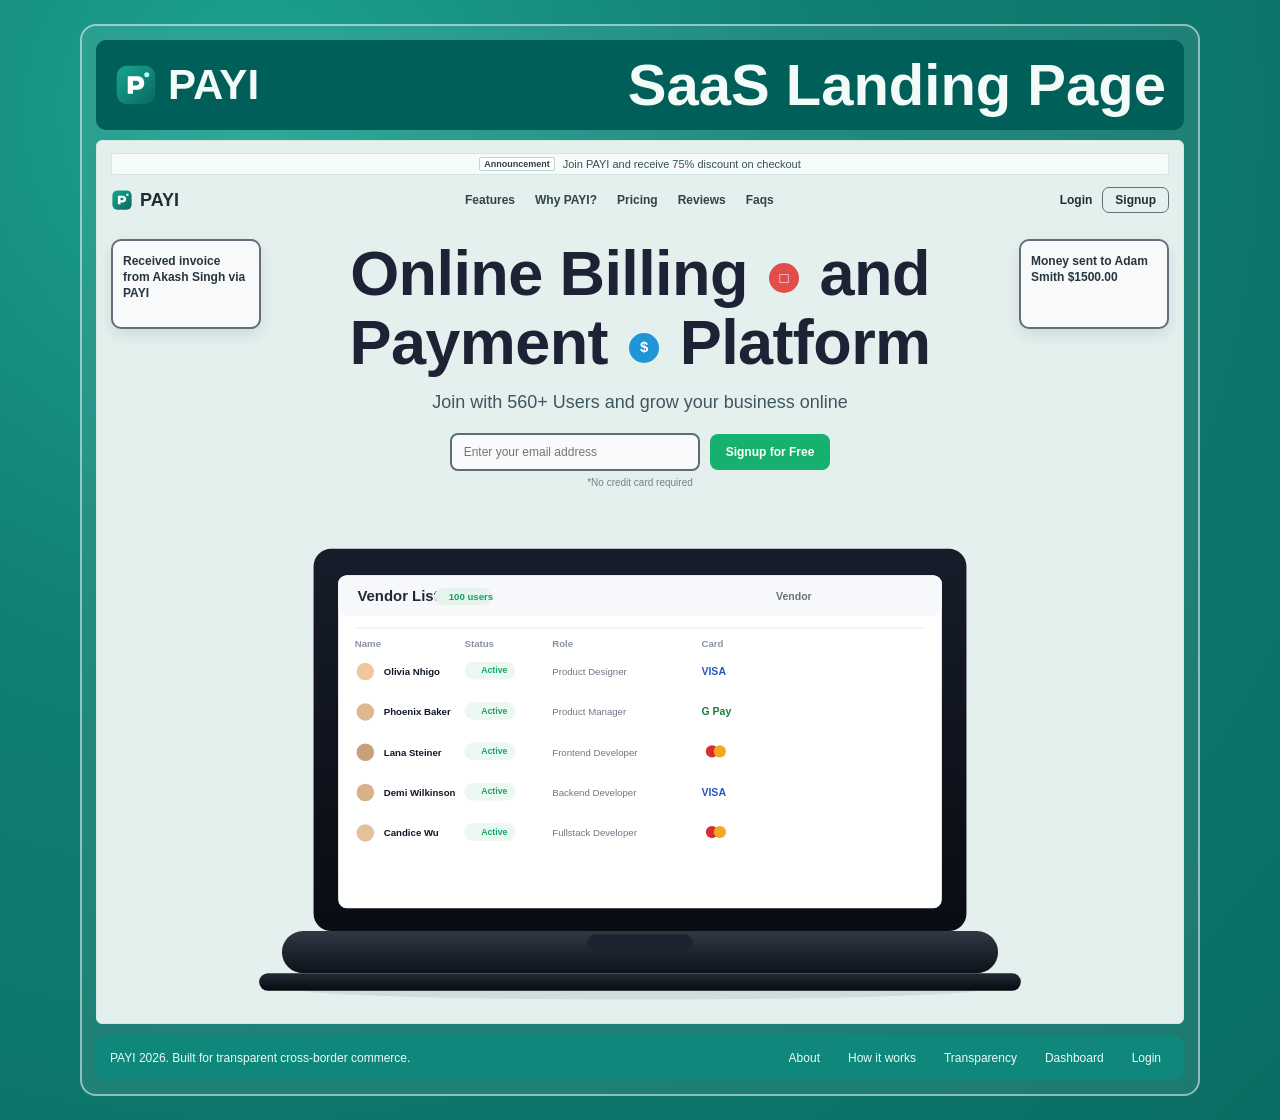
==== index.html @ b546cc08 "Sanitized repository and add README" ====
<!doctype html>
<html lang="en">
  <head>
    <meta charset="UTF-8" />
    <meta name="viewport" content="width=device-width, initial-scale=1.0" />
    <title>PAYI | Home</title>
    <link rel="stylesheet" href="/src/app/styles/app.css?v=20260309e" />
    <link rel="stylesheet" href="/src/features/platform/styles/platform-page.css?v=20260309e" />
    <link rel="stylesheet" href="/src/features/auth/styles/auth-panel.css?v=20260309e" />
  </head>
  <body data-page="home">
    <div id="app"></div>
    <script type="module" src="/src/app/main.js?v=20260309e"></script>
  </body>
</html>
---- src/app/styles/app.css ----
:root {
  --page-bg: #0d7f73;
  --text-main: #0f2330;
  --accent: #16a085;
  --accent-dark: #0a7662;
}

* {
  box-sizing: border-box;
}

html,
body {
  margin: 0;
  min-height: 100%;
}

body {
  font-family: "Poppins", "Trebuchet MS", "Segoe UI", sans-serif;
  color: var(--text-main);
  position: relative;
  overflow-x: hidden;
  background: radial-gradient(circle at 20% 10%, #1ea290 0%, #0f7f73 40%, #0a6d63 100%);
}

#app {
  position: relative;
  z-index: 1;
}

a {
  color: inherit;
}
---- src/features/platform/styles/platform-page.css ----
.landing-shell {
  width: min(1120px, 95vw);
  margin: 24px auto;
}

.site-frame {
  border: 2px solid rgba(255, 255, 255, 0.5);
  border-radius: 16px;
  padding: 14px;
  background: rgba(255, 255, 255, 0.08);
}

.showcase-header {
  background: #005f58;
  color: #ebf8f5;
  border-radius: 10px;
  padding: 16px 18px;
  display: flex;
  justify-content: space-between;
  align-items: center;
  gap: 12px;
}

.showcase-logo {
  display: inline-flex;
  align-items: center;
  gap: 10px;
  text-decoration: none;
}

.showcase-logo img {
  width: 44px;
  height: 44px;
}

.showcase-logo span {
  color: #f2fbf8;
  font-size: 42px;
  font-weight: 800;
  line-height: 1;
}

.showcase-title {
  margin: 0;
  color: #f2fbf8;
  font-size: 58px;
  font-weight: 700;
  line-height: 1;
}

.site-header {
  background: #0f887b;
  color: #eef8f6;
  border-radius: 10px;
  padding: 10px 14px;
  display: grid;
  grid-template-columns: auto auto 1fr;
  gap: 14px;
  align-items: center;
}

.logo-wrap {
  display: inline-flex;
  align-items: center;
  gap: 8px;
  text-decoration: none;
}

.logo-wrap img {
  width: 34px;
  height: 34px;
  border-radius: 10px;
  box-shadow: 0 6px 14px rgba(7, 57, 51, 0.26);
}

.logo-text {
  color: #ecfbf8;
  font-size: 16px;
  font-weight: 800;
  letter-spacing: 0.6px;
}

.layout-label {
  margin: 0;
  font-size: 12px;
  letter-spacing: 0.4px;
  color: #ddf2ed;
}

.user-chip {
  margin: 0;
  font-size: 11px;
  color: #ddf6ef;
  border: 1px solid rgba(255, 255, 255, 0.32);
  border-radius: 999px;
  padding: 5px 10px;
  justify-self: start;
}

.header-nav {
  margin-left: auto;
  display: inline-flex;
  gap: 8px;
  flex-wrap: wrap;
  justify-content: flex-end;
}

.header-nav a,
.header-nav button {
  text-decoration: none;
  font-size: 12px;
  color: #effaf7;
  padding: 6px 10px;
  border: 1px solid rgba(255, 255, 255, 0.34);
  border-radius: 7px;
  transition: all 0.18s ease;
  background: transparent;
  font-family: inherit;
  cursor: pointer;
}

.header-nav a:hover,
.header-nav button:hover {
  background: rgba(255, 255, 255, 0.13);
}

.header-nav a.is-active,
.header-nav button.is-active {
  background: #ffffff;
  color: #0f665b;
  border-color: #ffffff;
  font-weight: 700;
}

.hero-board,
.page-card {
  margin-top: 10px;
  border-radius: 10px;
  border: 1px solid #d2ebe7;
  background: linear-gradient(180deg, #f9fdfc 0%, #f2fbf8 100%);
  padding: 14px 16px 16px;
}

.hero-stage {
  margin-top: 10px;
}

.hero-canvas {
  border-radius: 6px;
  border: 1px solid #d6e7e4;
  background: #e4f0ee;
  padding: 12px 14px 20px;
}

.announce-strip {
  background: #f4fbf9;
  border: 1px solid #d5e7e4;
  border-radius: 2px;
  display: flex;
  justify-content: center;
  align-items: center;
  gap: 8px;
  padding: 3px 8px;
}

.announce-tag {
  font-size: 9px;
  font-weight: 700;
  color: #2f3f44;
  border: 1px solid #c0d5d1;
  border-radius: 2px;
  padding: 1px 4px;
  background: #ffffff;
}

.announce-strip p {
  margin: 0;
  font-size: 11px;
  color: #395058;
}

.hero-nav-row {
  margin-top: 12px;
  display: flex;
  justify-content: space-between;
  align-items: center;
  gap: 10px;
}

.hero-mini-brand {
  display: inline-flex;
  align-items: center;
  gap: 7px;
}

.hero-mini-brand img {
  width: 22px;
  height: 22px;
}

.hero-mini-brand span {
  font-size: 18px;
  font-weight: 800;
  color: #1e2e34;
}

.hero-mini-nav {
  display: inline-flex;
  align-items: center;
  gap: 20px;
}

.hero-mini-nav a {
  text-decoration: none;
  color: #2d444b;
  font-size: 12px;
  font-weight: 600;
}

.hero-mini-auth {
  display: inline-flex;
  align-items: center;
  gap: 10px;
}

.hero-mini-auth a {
  text-decoration: none;
  color: #1c3137;
  font-size: 12px;
  font-weight: 700;
}

.hero-mini-auth .hero-signup {
  border: 1px solid #5b7377;
  border-radius: 7px;
  padding: 5px 12px;
}

.hero-copy-grid {
  margin-top: 26px;
  display: grid;
  grid-template-columns: 150px 1fr 150px;
  gap: 10px;
  align-items: start;
}

.floating-note {
  border: 2px solid #646f7b;
  border-radius: 10px;
  background: #f8f9fb;
  min-height: 90px;
  padding: 12px 10px;
  box-shadow: 0 6px 14px rgba(27, 42, 48, 0.1);
}

.floating-note p {
  margin: 0;
  font-size: 12px;
  line-height: 1.35;
  color: #253640;
  font-weight: 600;
}

.hero-main-copy {
  text-align: center;
}

.hero-main-copy h1 {
  margin: 0;
  color: #1d2235;
  font-size: 63px;
  line-height: 1.1;
  letter-spacing: -0.6px;
  font-weight: 800;
}

.inline-badge {
  display: inline-flex;
  width: 30px;
  height: 30px;
  border-radius: 50%;
  align-items: center;
  justify-content: center;
  font-size: 15px;
  font-weight: 900;
  color: #ffffff;
  vertical-align: middle;
  margin: 0 4px;
}

.inline-badge-red {
  background: #e14d4b;
}

.inline-badge-blue {
  background: #1f95d6;
}

.hero-main-copy p {
  margin: 14px 0 0;
  font-size: 18px;
  color: #3e5660;
}

.hero-email-cta {
  margin-top: 20px;
  display: inline-flex;
  align-items: center;
  gap: 10px;
}

.hero-email-cta input {
  width: 250px;
  max-width: 46vw;
  border: 2px solid #5e6c77;
  border-radius: 8px;
  padding: 10px 12px;
  background: #f8fafb;
  color: #20353f;
  font-size: 12px;
  font-family: inherit;
}

.hero-email-cta a {
  text-decoration: none;
  background: #17b16f;
  color: #ffffff;
  border-radius: 8px;
  padding: 11px 16px;
  font-size: 12px;
  font-weight: 700;
}

.hero-main-copy small {
  display: block;
  margin-top: 6px;
  color: #70838a;
  font-size: 10px;
}

.hero-laptop-wrap {
  margin-top: 24px;
  display: flex;
  justify-content: center;
}

.hero-laptop-wrap img {
  width: min(860px, 95%);
  height: auto;
  display: block;
}

.ticker-bar {
  border: 1px solid #d4e9e6;
  border-radius: 999px;
  background: #ffffff;
  padding: 5px 10px;
  display: inline-flex;
  gap: 10px;
  flex-wrap: wrap;
  font-size: 10px;
  color: #4b6f74;
}

.hero-copy {
  margin-top: 12px;
}

.status-pill {
  margin: 0;
  display: inline-block;
  padding: 5px 9px;
  border-radius: 999px;
  background: #e3f8f1;
  color: #177e6d;
  font-size: 11px;
  font-weight: 600;
}

.hero-copy h1,
.page-card h1 {
  margin: 10px 0 8px;
  font-size: 36px;
  line-height: 1.12;
  letter-spacing: -0.3px;
  max-width: 16ch;
  color: #173236;
}

.hero-copy p,
.page-card p {
  margin: 0;
  font-size: 14px;
  line-height: 1.7;
  color: #345357;
  max-width: 76ch;
}

.hero-cta {
  margin-top: 12px;
  display: flex;
  gap: 8px;
  flex-wrap: wrap;
}

.hero-cta a {
  text-decoration: none;
  font-size: 12px;
  font-weight: 600;
  border-radius: 8px;
  padding: 8px 12px;
  color: #ffffff;
  background: #0f887b;
}

.hero-cta a.ghost {
  background: #f6fcfb;
  color: #145e58;
  border: 1px solid #b6ddd7;
}

.rail-checker {
  margin-top: 14px;
  border-radius: 10px;
  border: 1px solid #c9e7e2;
  background: #ffffff;
  padding: 12px;
}

.rail-checker h2 {
  margin: 0;
  font-size: 16px;
  color: #194042;
}

.rail-checker p {
  margin: 6px 0 0;
  font-size: 12px;
  color: #4c696d;
}

.rail-controls {
  margin-top: 10px;
  display: flex;
  gap: 8px;
  flex-wrap: wrap;
}

.rail-controls select,
.rail-controls button {
  border-radius: 8px;
  border: 1px solid #b8dbd5;
  font-size: 12px;
  padding: 8px 10px;
}

.rail-controls select {
  min-width: 190px;
  background: #fbfffe;
}

.rail-controls button {
  background: #0f887b;
  color: #ffffff;
  border-color: #0f887b;
  font-weight: 600;
  cursor: pointer;
}

.rail-result {
  margin-top: 10px;
  font-size: 12px;
  color: #1f6562;
}

.rail-result.is-error {
  color: #a62f50;
}

.mockup-panel {
  margin-top: 12px;
  border: 1px solid #bedfda;
  border-radius: 12px;
  background: #f7fcfb;
  padding: 14px;
}

.mockup-screen {
  background: #ffffff;
  border: 1px solid #d4e9e5;
  border-radius: 10px;
  overflow: hidden;
}

.mockup-toolbar {
  height: 28px;
  border-bottom: 1px solid #e2f0ed;
  display: flex;
  align-items: center;
  padding: 0 10px;
  gap: 6px;
  background: #f4fbf9;
}

.mockup-toolbar span {
  width: 8px;
  height: 8px;
  border-radius: 50%;
  background: #a7cbc4;
}

.mockup-table {
  padding: 12px;
  display: grid;
  gap: 8px;
}

.mockup-table div {
  display: grid;
  grid-template-columns: 1.1fr 1fr 1.2fr 1fr;
  gap: 8px;
  font-size: 12px;
  color: #325359;
}

.mockup-table div:first-child {
  color: #0f3b42;
  border-bottom: 1px solid #e4f2ee;
  padding-bottom: 6px;
}

.content-grid {
  margin-top: 16px;
  display: grid;
  grid-template-columns: repeat(3, minmax(0, 1fr));
  gap: 10px;
}

.content-grid article,
.steps-list li,
.measures-list li {
  border: 1px solid #bfe0db;
  border-radius: 10px;
  background: #f6fcfa;
  padding: 12px;
}

.content-grid h3,
.steps-list h3 {
  margin: 0 0 7px;
  font-size: 15px;
  color: #173b40;
}

.content-grid p,
.steps-list p,
.measures-list li {
  margin: 0;
  font-size: 12px;
  line-height: 1.6;
  color: #436066;
}

.steps-list {
  margin: 14px 0 0;
  padding: 0;
  list-style: none;
  display: grid;
  grid-template-columns: 1fr 1fr;
  gap: 10px;
}

.measures-list {
  margin: 14px 0 0;
  padding: 0;
  list-style: none;
  display: grid;
  gap: 10px;
}

.dashboard-card h1 {
  max-width: 100%;
}

.dashboard-grid {
  margin-top: 14px;
  display: grid;
  grid-template-columns: repeat(3, minmax(0, 1fr));
  gap: 10px;
}

.dashboard-top-actions {
  margin-top: 10px;
}

.dashboard-top-actions button {
  border: 1px solid #0f887b;
  border-radius: 8px;
  background: #ffffff;
  color: #0f6b5f;
  padding: 8px 12px;
  font-size: 12px;
  font-weight: 700;
  cursor: pointer;
}

.dashboard-grid article {
  border: 1px solid #bfe0db;
  border-radius: 10px;
  background: #f6fcfa;
  padding: 12px;
}

.dashboard-grid h3 {
  margin: 0 0 6px;
  font-size: 15px;
  color: #173b40;
}

.dashboard-grid p {
  margin: 0;
  font-size: 12px;
  line-height: 1.6;
  color: #436066;
}

.dashboard-form {
  margin-top: 4px;
  display: grid;
  gap: 8px;
}

.dashboard-form label {
  display: grid;
  gap: 4px;
  font-size: 11px;
  color: #426065;
}

.dashboard-form input,
.dashboard-form select,
.dashboard-form textarea,
.dashboard-form button {
  border: 1px solid #bfe0db;
  border-radius: 8px;
  padding: 8px 9px;
  font-size: 12px;
  background: #ffffff;
  color: #19434a;
  font-family: inherit;
}

.dashboard-form button {
  border-color: #0f887b;
  background: #0f887b;
  color: #ffffff;
  font-weight: 700;
  cursor: pointer;
}

.dashboard-form textarea {
  resize: vertical;
}

.quick-recipient {
  display: flex;
  gap: 6px;
  flex-wrap: wrap;
}

.quick-recipient span {
  font-size: 11px;
  color: #5b7277;
}

.quick-recipient button {
  border: 1px solid #9ecfc6;
  border-radius: 999px;
  background: #edf8f5;
  color: #12544c;
  padding: 5px 9px;
  font-size: 11px;
  font-weight: 700;
  cursor: pointer;
}

.amount-presets {
  display: flex;
  gap: 6px;
  flex-wrap: wrap;
}

.amount-presets button {
  border: 1px solid #b2d9d2;
  border-radius: 7px;
  background: #f4fbf9;
  color: #1d5e56;
  padding: 6px 10px;
  font-size: 11px;
  font-weight: 700;
  cursor: pointer;
}

.inline-fields {
  display: grid;
  grid-template-columns: 1fr 1fr;
  gap: 8px;
}

.dashboard-status {
  min-height: 16px;
  margin: 0;
  font-size: 11px;
  color: #1a6a5f;
}

.dashboard-status.is-error {
  color: #a93450;
}

.dashboard-wide-card {
  margin-top: 12px;
  border: 1px solid #bfe0db;
  border-radius: 10px;
  background: #f6fcfa;
  padding: 12px;
}

.dashboard-wide-card h3 {
  margin: 0 0 8px;
  font-size: 16px;
  color: #173b40;
}

.history-table-wrap {
  overflow-x: auto;
}

.history-table {
  width: 100%;
  border-collapse: collapse;
  font-size: 12px;
}

.history-table th,
.history-table td {
  text-align: left;
  border-bottom: 1px solid #d9eeea;
  padding: 8px;
  white-space: nowrap;
  color: #32535a;
}

.history-table th {
  color: #163d42;
  background: #f0faf8;
}

.dashboard-grid-bottom {
  margin-top: 12px;
}

.notifications-card {
  margin-top: 12px;
}

.notifications-head {
  display: flex;
  justify-content: space-between;
  align-items: center;
  gap: 8px;
}

.notifications-head h3 {
  margin: 0;
}

.notifications-head button {
  border: 1px solid #0f887b;
  border-radius: 8px;
  background: #0f887b;
  color: #ffffff;
  padding: 7px 11px;
  font-size: 12px;
  font-weight: 700;
  cursor: pointer;
}

.notifications-grid {
  margin-top: 10px;
  display: grid;
  grid-template-columns: repeat(3, minmax(0, 1fr));
  gap: 10px;
}

.notifications-grid article {
  border: 1px solid #bfe0db;
  border-radius: 10px;
  background: #f6fcfa;
  padding: 12px;
}

.notifications-grid h4 {
  margin: 0 0 8px;
  font-size: 14px;
  color: #173b40;
}

.notifications-list {
  margin: 0;
  padding: 0;
  list-style: none;
  display: grid;
  gap: 8px;
}

.notification-item {
  border: 1px solid #c9e4df;
  border-radius: 10px;
  background: #ffffff;
  padding: 8px;
  display: grid;
  gap: 6px;
}

.notification-item p {
  margin: 0;
  font-size: 12px;
  line-height: 1.45;
  color: #335158;
}

.notification-item strong {
  color: #153e45;
}

.notification-item button {
  justify-self: start;
  border: 1px solid #0f887b;
  border-radius: 8px;
  background: #0f887b;
  color: #ffffff;
  padding: 6px 10px;
  font-size: 11px;
  font-weight: 700;
  cursor: pointer;
}

.wallet-modal {
  position: fixed;
  inset: 0;
  display: grid;
  place-items: center;
  z-index: 60;
}

.wallet-modal[hidden] {
  display: none;
}

.wallet-modal__backdrop {
  position: absolute;
  inset: 0;
  background: rgba(6, 20, 25, 0.55);
}

.wallet-modal__dialog {
  position: relative;
  width: min(420px, 92vw);
  border-radius: 14px;
  background: #ffffff;
  border: 1px solid #cbe4df;
  box-shadow: 0 22px 60px rgba(8, 33, 39, 0.35);
  padding: 14px;
  display: grid;
  gap: 10px;
}

.wallet-card {
  border-radius: 14px;
  padding: 14px;
  background: linear-gradient(145deg, #1f8a86 0%, #0f5e64 52%, #0a3c45 100%);
  color: #e8f7f4;
  border: 1px solid rgba(255, 255, 255, 0.26);
}

.wallet-chip {
  margin: 0;
  font-size: 11px;
  letter-spacing: 1px;
  font-weight: 700;
}

.wallet-card h4 {
  margin: 8px 0 6px;
  font-size: 18px;
}

.wallet-card p {
  margin: 0;
  font-size: 12px;
  line-height: 1.45;
}

.wallet-modal__actions {
  display: flex;
  gap: 8px;
  flex-wrap: wrap;
}

.wallet-modal__actions button[type="button"] {
  background: #ffffff;
  color: #0f6b5f;
}

.method-tool {
  display: flex;
  gap: 8px;
  flex-wrap: wrap;
  align-items: end;
}

.method-tool label {
  display: grid;
  gap: 4px;
  font-size: 11px;
  color: #426065;
}

.method-tool input,
.method-tool button {
  border: 1px solid #bfe0db;
  border-radius: 8px;
  padding: 8px 9px;
  font-size: 12px;
  font-family: inherit;
}

.method-tool button {
  background: #0f887b;
  color: #ffffff;
  border-color: #0f887b;
  cursor: pointer;
}

.methods-list {
  margin: 10px 0 0;
  padding-left: 18px;
  display: grid;
  gap: 6px;
}

.methods-list li {
  font-size: 12px;
  color: #35575d;
}

.qr-payload {
  display: block;
  margin-top: 4px;
  padding: 8px;
  border-radius: 8px;
  background: #f0faf8;
  border: 1px dashed #afd7d0;
  color: #1b4a50;
  font-size: 11px;
  overflow-wrap: anywhere;
}

.qr-preview {
  margin-top: 6px;
  border: 1px solid #c6e4df;
  border-radius: 10px;
  background: #ffffff;
  padding: 10px;
  display: grid;
  gap: 8px;
  justify-items: center;
}

.qr-preview img {
  width: min(260px, 100%);
  height: auto;
  border-radius: 8px;
  border: 1px solid #d8eeea;
  background: #f7fcfb;
}

.qr-preview p {
  margin: 0;
  font-size: 11px;
  line-height: 1.5;
  color: #436066;
  text-align: center;
}

.dashboard-actions {
  margin-top: 12px;
  display: flex;
  gap: 8px;
  flex-wrap: wrap;
}

.dashboard-actions a,
.dashboard-actions button {
  text-decoration: none;
  font-size: 12px;
  font-weight: 600;
  border-radius: 8px;
  padding: 8px 12px;
  border: 1px solid #0f887b;
}

.dashboard-actions a {
  background: #0f887b;
  color: #ffffff;
}

.dashboard-actions button {
  background: #ffffff;
  color: #0f6b5f;
  cursor: pointer;
}

.page-auth {
  margin-top: 10px;
}

.auth-wrap {
  display: grid;
  grid-template-columns: 1fr 1fr;
  gap: 10px;
  align-items: stretch;
}

.auth-copy {
  border: 1px solid #c0e1db;
  border-radius: 10px;
  background: #f5fcfa;
  padding: 14px;
}

.auth-copy h2 {
  margin: 0 0 8px;
  font-size: 25px;
  color: #17393f;
}

.auth-copy p {
  margin: 0;
  font-size: 13px;
  line-height: 1.6;
  color: #446166;
}

.site-footer {
  margin-top: 12px;
  border-radius: 10px;
  background: #0f887b;
  color: #ecfbf8;
  display: flex;
  justify-content: space-between;
  align-items: center;
  gap: 12px;
  flex-wrap: wrap;
  padding: 10px 14px;
}

.site-footer p {
  margin: 0;
  font-size: 12px;
}

.site-footer nav {
  display: inline-flex;
  gap: 10px;
  flex-wrap: wrap;
}

.site-footer nav a,
.site-footer nav button {
  text-decoration: none;
  font-size: 12px;
  color: #ecfbf8;
  background: transparent;
  border: 1px solid transparent;
  border-radius: 7px;
  padding: 4px 8px;
  font-family: inherit;
  cursor: pointer;
}

@media (max-width: 980px) {
  .showcase-header {
    flex-direction: column;
    align-items: flex-start;
  }

  .showcase-logo span {
    font-size: 32px;
  }

  .showcase-title {
    font-size: 40px;
  }

  .site-header {
    grid-template-columns: 1fr;
    gap: 8px;
  }

  .header-nav {
    margin-left: 0;
    justify-content: flex-start;
  }

  .content-grid,
  .steps-list,
  .dashboard-grid,
  .auth-wrap,
  .notifications-grid {
    grid-template-columns: 1fr;
  }

  .inline-fields {
    grid-template-columns: 1fr;
  }

  .hero-nav-row {
    flex-direction: column;
    align-items: flex-start;
  }

  .hero-mini-nav {
    flex-wrap: wrap;
    gap: 10px 14px;
  }

  .hero-copy-grid {
    grid-template-columns: 1fr;
  }

  .hero-main-copy h1 {
    font-size: 46px;
  }

  .floating-note {
    max-width: 300px;
  }
}

@media (max-width: 640px) {
  .showcase-logo span {
    font-size: 25px;
  }

  .showcase-title {
    font-size: 30px;
  }

  .hero-main-copy h1 {
    font-size: 33px;
  }

  .hero-main-copy p {
    font-size: 14px;
  }

  .hero-email-cta {
    width: 100%;
    flex-direction: column;
  }

  .hero-email-cta input {
    width: 100%;
    max-width: 100%;
  }

  .hero-copy h1,
  .page-card h1 {
    font-size: 28px;
  }

  .mockup-table div {
    grid-template-columns: 1fr 1fr;
  }
}
---- src/features/auth/styles/auth-panel.css ----
.auth-panel {
  border: 1px solid #c0e1db;
  background: #ffffff;
  border-radius: 10px;
  padding: 14px;
  display: grid;
  gap: 10px;
}

.auth-tabs {
  display: grid;
  grid-template-columns: 1fr 1fr;
  gap: 8px;
}

.auth-tab {
  border: 1px solid #c1e1db;
  background: #f7fcfb;
  color: #1d5056;
  border-radius: 8px;
  padding: 8px;
  font-size: 11px;
  font-weight: 700;
  text-transform: uppercase;
  letter-spacing: 0.5px;
  cursor: pointer;
}

.auth-tab.is-active {
  border-color: #0f887b;
  background: #0f887b;
  color: #ffffff;
}

.auth-form {
  display: none;
  gap: 8px;
}

.auth-form.is-active {
  display: grid;
}

.auth-field {
  display: grid;
  gap: 3px;
}

.auth-field span {
  font-size: 11px;
  color: #416166;
}

.auth-field input {
  border: 1px solid #c0e1db;
  border-radius: 7px;
  padding: 8px 9px;
  font-size: 12px;
  color: #1b4146;
}

.auth-field input:focus {
  outline: none;
  border-color: #0f887b;
  box-shadow: 0 0 0 2px rgba(15, 136, 123, 0.15);
}

.auth-submit {
  border: none;
  border-radius: 8px;
  padding: 9px;
  background: #0f887b;
  color: #ffffff;
  font-size: 11px;
  font-weight: 700;
  text-transform: uppercase;
  letter-spacing: 0.6px;
  cursor: pointer;
}

.auth-submit:disabled {
  opacity: 0.65;
  cursor: not-allowed;
}

.auth-status {
  margin: 0;
  min-height: 16px;
  font-size: 11px;
  color: #1f6b5e;
}

.auth-status.is-error {
  color: #a93450;
}

.auth-status.is-success {
  color: #1f6b5e;
}

.auth-note {
  margin: 0;
  font-size: 10px;
  color: #608085;
}
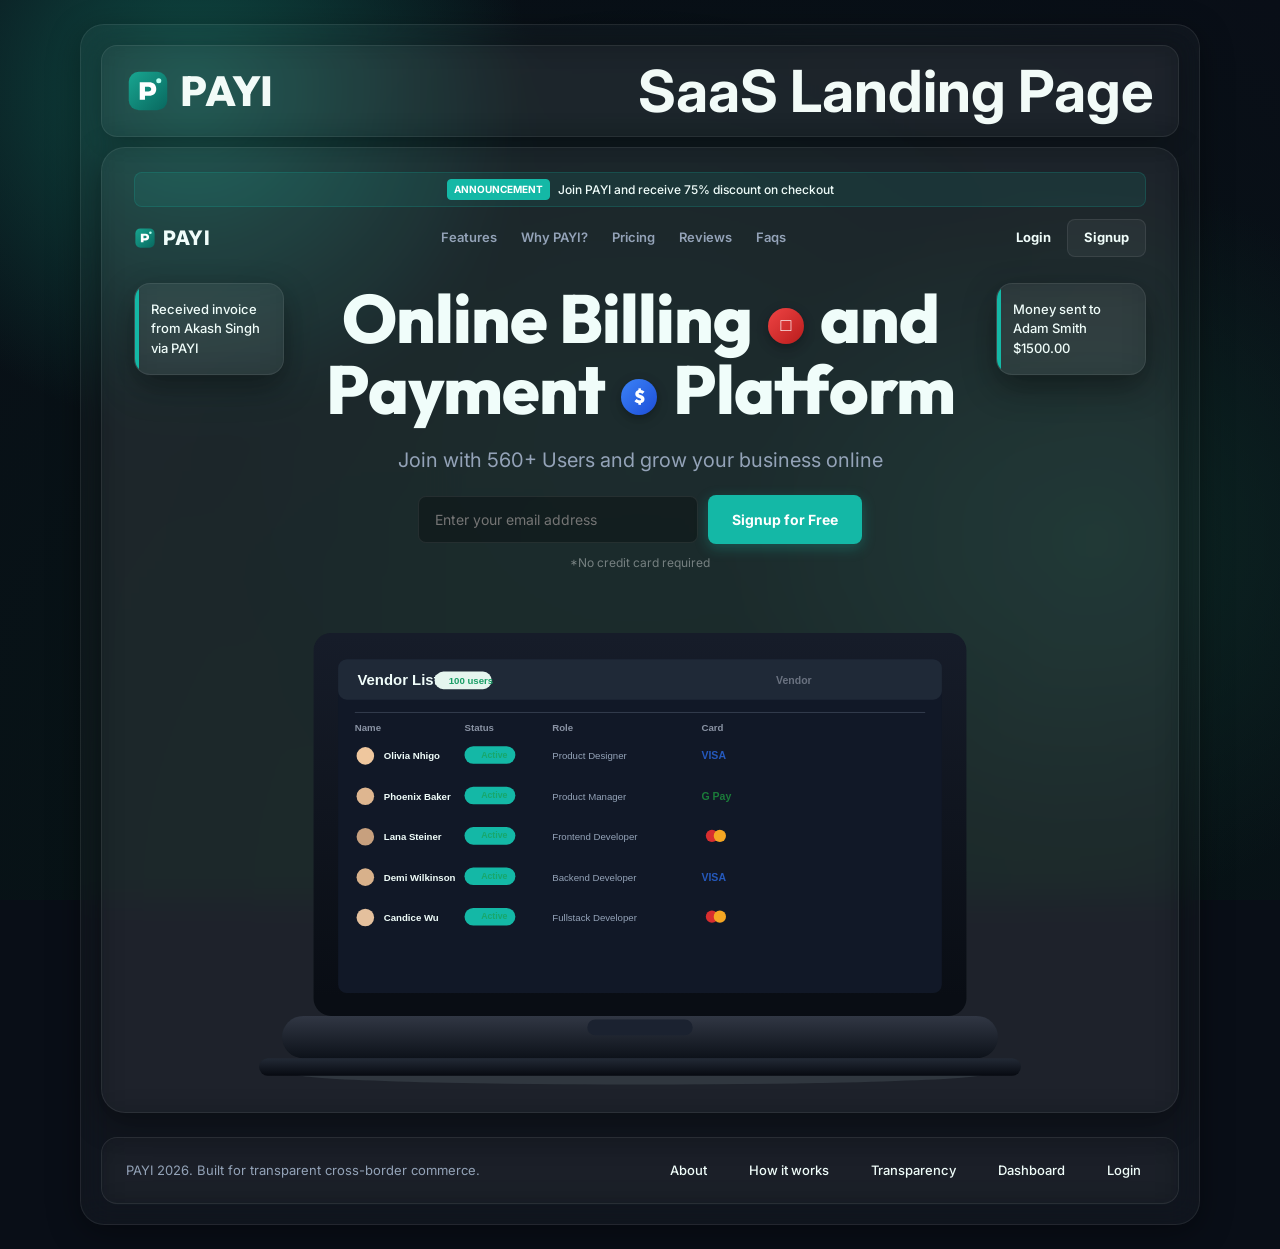
==== commit 8d6249b1: "feat: complete initial PAYI web platform with hardened security, TOFU auth, limits and GeoBlock" ====
--- a/index.html
+++ b/index.html
@@ -1,15 +1,46 @@
 <!doctype html>
 <html lang="en">
-  <head>
-    <meta charset="UTF-8" />
-    <meta name="viewport" content="width=device-width, initial-scale=1.0" />
-    <title>PAYI | Home</title>
-    <link rel="stylesheet" href="/src/app/styles/app.css?v=20260309e" />
-    <link rel="stylesheet" href="/src/features/platform/styles/platform-page.css?v=20260309e" />
-    <link rel="stylesheet" href="/src/features/auth/styles/auth-panel.css?v=20260309e" />
-  </head>
-  <body data-page="home">
-    <div id="app"></div>
-    <script type="module" src="/src/app/main.js?v=20260309e"></script>
-  </body>
-</html>
+
+<head>
+  <meta charset="UTF-8" />
+  <meta name="viewport" content="width=device-width, initial-scale=1.0" />
+  <title>PAYI | Home</title>
+  <link rel="stylesheet" href="/src/app/styles/app.css?v=20260309e" />
+  <link rel="stylesheet" href="/src/features/platform/styles/platform-page.css?v=20260309e" />
+  <link rel="stylesheet" href="/src/features/auth/styles/auth-panel.css?v=20260309e" />
+</head>
+
+<body data-page="home">
+  <div id="app"></div>
+  <script>
+    const publishableKey = "pk_test_cHJpbWUtcHVtYS0xOS5jbGVyay5hY2NvdW50cy5kZXYk";
+
+    let _resolveClerk;
+    window.__clerkReady = new Promise(resolve => { _resolveClerk = resolve; });
+
+    const startClerk = async () => {
+      const Clerk = window.Clerk;
+      try {
+        await Clerk.load();
+        _resolveClerk(Clerk);
+      } catch (err) {
+        console.error("Error starting Clerk: ", err);
+        _resolveClerk(null);
+      }
+    };
+
+    const script = document.createElement("script");
+    script.setAttribute("data-clerk-publishable-key", publishableKey);
+    script.async = true;
+    script.src = "https://prime-puma-19.clerk.accounts.dev/npm/@clerk/clerk-js@5/dist/clerk.browser.js";
+    script.crossOrigin = "anonymous";
+    script.addEventListener("load", startClerk);
+    script.addEventListener("error", () => {
+      _resolveClerk(null);
+    });
+    document.body.appendChild(script);
+  </script>
+  <script type="module" src="/src/app/main.js?v=20260309e"></script>
+</body>
+
+</html>
--- a/src/app/styles/app.css
+++ b/src/app/styles/app.css
@@ -1,26 +1,75 @@
+@import url('https://fonts.googleapis.com/css2?family=Inter:wght@400;500;600;700&family=Outfit:wght@500;700;800&display=swap');
+
 :root {
-  --page-bg: #0d7f73;
-  --text-main: #0f2330;
-  --accent: #16a085;
-  --accent-dark: #0a7662;
+  /* Color Palette */
+  --bg-deep: #090e17;
+  --bg-glow: #0d2825;
+  --bg-accent: #0f4c45;
+  
+  --text-main: #f0fdfa;
+  --text-muted: #94a3b8;
+  
+  --brand-primary: #14b8a6;
+  --brand-hover: #0d9488;
+  --brand-destructive: #ef4444;
+
+  /* Glassmorphism Variables */
+  --glass-bg: rgba(255, 255, 255, 0.03);
+  --glass-bg-hover: rgba(255, 255, 255, 0.05);
+  --glass-border: rgba(255, 255, 255, 0.08);
+  --glass-border-highlight: rgba(20, 184, 166, 0.3);
+  --glass-blur: blur(16px);
+  --glass-shadow: 0 8px 32px 0 rgba(0, 0, 0, 0.37);
+  
+  /* Layout & Animations */
+  --radius-sm: 8px;
+  --radius-md: 16px;
+  --radius-lg: 24px;
+  --transition-fast: 0.2s cubic-bezier(0.4, 0, 0.2, 1);
+  --transition-smooth: 0.3s cubic-bezier(0.4, 0, 0.2, 1);
 }
 
 * {
   box-sizing: border-box;
 }
 
-html,
-body {
+html, body {
   margin: 0;
-  min-height: 100%;
+  min-height: 100vh;
 }
 
 body {
-  font-family: "Poppins", "Trebuchet MS", "Segoe UI", sans-serif;
+  font-family: 'Inter', system-ui, -apple-system, sans-serif;
   color: var(--text-main);
+  background-color: var(--bg-deep);
+  /* Energetic ambient dark gradient */
+  background-image: 
+    radial-gradient(circle at 15% 10%, var(--bg-accent) 0%, transparent 25%),
+    radial-gradient(circle at 85% 60%, var(--bg-glow) 0%, transparent 30%),
+    radial-gradient(circle at 50% 100%, #061816 0%, var(--bg-deep) 100%);
+  background-attachment: fixed;
+  overflow-x: hidden;
   position: relative;
-  overflow-x: hidden;
-  background: radial-gradient(circle at 20% 10%, #1ea290 0%, #0f7f73 40%, #0a6d63 100%);
+  line-height: 1.5;
+}
+
+/* Subtle animated background breathing effect */
+body::before {
+  content: '';
+  position: fixed;
+  top: 0;
+  left: 0;
+  width: 100vw;
+  height: 100vh;
+  background: radial-gradient(circle at 50% 50%, rgba(20, 184, 166, 0.03) 0%, transparent 60%);
+  z-index: 0;
+  animation: pulse-ambient 8s infinite alternate ease-in-out;
+  pointer-events: none;
+}
+
+@keyframes pulse-ambient {
+  0% { transform: scale(1); opacity: 0.5; }
+  100% { transform: scale(1.1); opacity: 1; }
 }
 
 #app {
@@ -28,6 +77,20 @@
   z-index: 1;
 }
 
+h1, h2, h3, h4, h5, h6, .logo-text, .showcase-logo span {
+  font-family: 'Outfit', sans-serif;
+}
+
 a {
   color: inherit;
+  transition: all var(--transition-fast);
 }
+
+/* Base button reset for custom styling */
+button {
+  font-family: 'Inter', sans-serif;
+  border: none;
+  background: none;
+  cursor: pointer;
+  transition: all var(--transition-fast);
+}
--- a/src/features/platform/styles/platform-page.css
+++ b/src/features/platform/styles/platform-page.css
@@ -4,21 +4,29 @@
 }
 
 .site-frame {
-  border: 2px solid rgba(255, 255, 255, 0.5);
-  border-radius: 16px;
-  padding: 14px;
-  background: rgba(255, 255, 255, 0.08);
+  margin: 0;
+  border: 1px solid var(--glass-border);
+  border-radius: var(--radius-lg);
+  padding: 20px;
+  background: var(--glass-bg);
+  backdrop-filter: var(--glass-blur);
+  -webkit-backdrop-filter: var(--glass-blur);
+  box-shadow: var(--glass-shadow);
+  transition: all var(--transition-smooth);
 }
 
 .showcase-header {
-  background: #005f58;
-  color: #ebf8f5;
-  border-radius: 10px;
-  padding: 16px 18px;
+  background: var(--glass-bg);
+  border: 1px solid var(--glass-border);
+  backdrop-filter: var(--glass-blur);
+  -webkit-backdrop-filter: var(--glass-blur);
+  border-radius: var(--radius-md);
+  padding: 16px 24px;
   display: flex;
   justify-content: space-between;
   align-items: center;
   gap: 12px;
+  box-shadow: 0 4px 24px -6px rgba(0, 0, 0, 0.4);
 }
 
 .showcase-logo {
@@ -49,14 +57,17 @@
 }
 
 .site-header {
-  background: #0f887b;
-  color: #eef8f6;
-  border-radius: 10px;
-  padding: 10px 14px;
+  background: var(--glass-bg);
+  border: 1px solid var(--glass-border);
+  backdrop-filter: var(--glass-blur);
+  -webkit-backdrop-filter: var(--glass-blur);
+  border-radius: var(--radius-md);
+  padding: 12px 20px;
   display: grid;
   grid-template-columns: auto auto 1fr;
-  gap: 14px;
+  gap: 16px;
   align-items: center;
+  box-shadow: 0 4px 24px -6px rgba(0, 0, 0, 0.5);
 }
 
 .logo-wrap {
@@ -134,11 +145,14 @@
 
 .hero-board,
 .page-card {
-  margin-top: 10px;
-  border-radius: 10px;
-  border: 1px solid #d2ebe7;
-  background: linear-gradient(180deg, #f9fdfc 0%, #f2fbf8 100%);
-  padding: 14px 16px 16px;
+  margin-top: 16px;
+  border-radius: var(--radius-lg);
+  border: 1px solid var(--glass-border);
+  background: var(--glass-bg);
+  backdrop-filter: var(--glass-blur);
+  -webkit-backdrop-filter: var(--glass-blur);
+  padding: 24px 32px;
+  box-shadow: var(--glass-shadow);
 }
 
 .hero-stage {
@@ -146,37 +160,44 @@
 }
 
 .hero-canvas {
-  border-radius: 6px;
-  border: 1px solid #d6e7e4;
-  background: #e4f0ee;
-  padding: 12px 14px 20px;
+  border-radius: var(--radius-lg);
+  border: 1px solid var(--glass-border);
+  background: var(--glass-bg);
+  backdrop-filter: var(--glass-blur);
+  -webkit-backdrop-filter: var(--glass-blur);
+  padding: 24px 32px;
+  box-shadow: var(--glass-shadow);
+  position: relative;
+  overflow: hidden;
 }
 
 .announce-strip {
-  background: #f4fbf9;
-  border: 1px solid #d5e7e4;
-  border-radius: 2px;
+  background: rgba(20, 184, 166, 0.1);
+  border: 1px solid rgba(20, 184, 166, 0.2);
+  border-radius: var(--radius-sm);
   display: flex;
   justify-content: center;
   align-items: center;
   gap: 8px;
-  padding: 3px 8px;
+  padding: 6px 12px;
 }
 
 .announce-tag {
-  font-size: 9px;
+  font-size: 10px;
   font-weight: 700;
-  color: #2f3f44;
-  border: 1px solid #c0d5d1;
-  border-radius: 2px;
-  padding: 1px 4px;
-  background: #ffffff;
+  color: #ffffff;
+  border: 1px solid var(--brand-primary);
+  border-radius: 4px;
+  padding: 2px 6px;
+  background: var(--brand-primary);
+  text-transform: uppercase;
 }
 
 .announce-strip p {
   margin: 0;
-  font-size: 11px;
-  color: #395058;
+  font-size: 12px;
+  color: var(--text-main);
+  font-weight: 500;
 }
 
 .hero-nav-row {
@@ -199,41 +220,59 @@
 }
 
 .hero-mini-brand span {
-  font-size: 18px;
+  font-size: 20px;
   font-weight: 800;
-  color: #1e2e34;
+  color: var(--text-main);
+  letter-spacing: 0.5px;
 }
 
 .hero-mini-nav {
   display: inline-flex;
   align-items: center;
-  gap: 20px;
+  gap: 24px;
 }
 
 .hero-mini-nav a {
   text-decoration: none;
-  color: #2d444b;
-  font-size: 12px;
+  color: var(--text-muted);
+  font-size: 13px;
   font-weight: 600;
+  transition: color var(--transition-fast);
+}
+
+.hero-mini-nav a:hover {
+  color: var(--text-main);
 }
 
 .hero-mini-auth {
   display: inline-flex;
   align-items: center;
-  gap: 10px;
+  gap: 16px;
 }
 
 .hero-mini-auth a {
   text-decoration: none;
-  color: #1c3137;
-  font-size: 12px;
+  color: var(--text-main);
+  font-size: 13px;
   font-weight: 700;
+  transition: all var(--transition-fast);
+}
+
+.hero-mini-auth a:hover {
+  color: var(--brand-primary);
 }
 
 .hero-mini-auth .hero-signup {
-  border: 1px solid #5b7377;
-  border-radius: 7px;
-  padding: 5px 12px;
+  border: 1px solid var(--glass-border);
+  border-radius: var(--radius-sm);
+  padding: 8px 16px;
+  background: rgba(255, 255, 255, 0.05);
+}
+
+.hero-mini-auth .hero-signup:hover {
+  background: rgba(20, 184, 166, 0.15);
+  border-color: var(--brand-primary);
+  color: var(--brand-primary);
 }
 
 .hero-copy-grid {
@@ -245,20 +284,33 @@
 }
 
 .floating-note {
-  border: 2px solid #646f7b;
-  border-radius: 10px;
-  background: #f8f9fb;
+  border: 1px solid var(--glass-border);
+  border-radius: var(--radius-md);
+  background: var(--glass-bg-hover);
+  backdrop-filter: var(--glass-blur);
   min-height: 90px;
-  padding: 12px 10px;
-  box-shadow: 0 6px 14px rgba(27, 42, 48, 0.1);
+  padding: 16px;
+  box-shadow: 0 12px 32px rgba(0, 0, 0, 0.4);
+  position: relative;
+  overflow: hidden;
+}
+
+.floating-note::before {
+  content: '';
+  position: absolute;
+  top: 0;
+  left: 0;
+  width: 4px;
+  height: 100%;
+  background: var(--brand-primary);
 }
 
 .floating-note p {
   margin: 0;
-  font-size: 12px;
-  line-height: 1.35;
-  color: #253640;
-  font-weight: 600;
+  font-size: 13px;
+  line-height: 1.5;
+  color: var(--text-main);
+  font-weight: 500;
 }
 
 .hero-main-copy {
@@ -267,39 +319,40 @@
 
 .hero-main-copy h1 {
   margin: 0;
-  color: #1d2235;
-  font-size: 63px;
-  line-height: 1.1;
-  letter-spacing: -0.6px;
+  color: var(--text-main);
+  font-size: 68px;
+  line-height: 1.05;
+  letter-spacing: -1px;
   font-weight: 800;
 }
 
 .inline-badge {
   display: inline-flex;
-  width: 30px;
-  height: 30px;
+  width: 36px;
+  height: 36px;
   border-radius: 50%;
   align-items: center;
   justify-content: center;
-  font-size: 15px;
+  font-size: 18px;
   font-weight: 900;
   color: #ffffff;
   vertical-align: middle;
   margin: 0 4px;
+  box-shadow: 0 4px 12px rgba(0, 0, 0, 0.3);
 }
 
 .inline-badge-red {
-  background: #e14d4b;
+  background: linear-gradient(135deg, #ef4444, #b91c1c);
 }
 
 .inline-badge-blue {
-  background: #1f95d6;
+  background: linear-gradient(135deg, #3b82f6, #1d4ed8);
 }
 
 .hero-main-copy p {
-  margin: 14px 0 0;
-  font-size: 18px;
-  color: #3e5660;
+  margin: 20px 0 0;
+  font-size: 20px;
+  color: var(--text-muted);
 }
 
 .hero-email-cta {
@@ -310,32 +363,48 @@
 }
 
 .hero-email-cta input {
-  width: 250px;
+  width: 280px;
   max-width: 46vw;
-  border: 2px solid #5e6c77;
-  border-radius: 8px;
-  padding: 10px 12px;
-  background: #f8fafb;
-  color: #20353f;
-  font-size: 12px;
+  border: 1px solid var(--glass-border);
+  border-radius: var(--radius-sm);
+  padding: 14px 16px;
+  background: rgba(0, 0, 0, 0.3);
+  color: var(--text-main);
+  font-size: 14px;
   font-family: inherit;
+  transition: all var(--transition-fast);
+}
+
+.hero-email-cta input:focus {
+  outline: none;
+  border-color: var(--brand-primary);
+  background: rgba(0, 0, 0, 0.5);
+  box-shadow: 0 0 0 2px rgba(20, 184, 166, 0.25);
 }
 
 .hero-email-cta a {
   text-decoration: none;
-  background: #17b16f;
+  background: var(--brand-primary);
   color: #ffffff;
-  border-radius: 8px;
-  padding: 11px 16px;
-  font-size: 12px;
+  border-radius: var(--radius-sm);
+  padding: 14px 24px;
+  font-size: 14px;
   font-weight: 700;
+  transition: all var(--transition-fast);
+  box-shadow: 0 4px 14px rgba(20, 184, 166, 0.3);
+}
+
+.hero-email-cta a:hover {
+  background: var(--brand-hover);
+  transform: translateY(-2px);
+  box-shadow: 0 6px 20px rgba(20, 184, 166, 0.4);
 }
 
 .hero-main-copy small {
   display: block;
-  margin-top: 6px;
-  color: #70838a;
-  font-size: 10px;
+  margin-top: 10px;
+  color: rgba(255, 255, 255, 0.4);
+  font-size: 12px;
 }
 
 .hero-laptop-wrap {
@@ -351,15 +420,15 @@
 }
 
 .ticker-bar {
-  border: 1px solid #d4e9e6;
+  border: 1px solid var(--glass-border);
   border-radius: 999px;
-  background: #ffffff;
-  padding: 5px 10px;
+  background: var(--glass-bg);
+  padding: 6px 14px;
   display: inline-flex;
-  gap: 10px;
+  gap: 12px;
   flex-wrap: wrap;
-  font-size: 10px;
-  color: #4b6f74;
+  font-size: 11px;
+  color: var(--text-muted);
 }
 
 .hero-copy {
@@ -369,144 +438,181 @@
 .status-pill {
   margin: 0;
   display: inline-block;
-  padding: 5px 9px;
+  padding: 6px 12px;
   border-radius: 999px;
-  background: #e3f8f1;
-  color: #177e6d;
-  font-size: 11px;
-  font-weight: 600;
+  background: rgba(20, 184, 166, 0.15);
+  color: var(--brand-primary);
+  border: 1px solid rgba(20, 184, 166, 0.3);
+  font-size: 12px;
+  font-weight: 700;
+  text-transform: uppercase;
+  letter-spacing: 0.5px;
 }
 
 .hero-copy h1,
 .page-card h1 {
-  margin: 10px 0 8px;
-  font-size: 36px;
-  line-height: 1.12;
-  letter-spacing: -0.3px;
-  max-width: 16ch;
-  color: #173236;
+  margin: 12px 0 10px;
+  font-size: 42px;
+  line-height: 1.1;
+  letter-spacing: -0.5px;
+  max-width: 18ch;
+  color: var(--text-main);
 }
 
 .hero-copy p,
 .page-card p {
   margin: 0;
-  font-size: 14px;
+  font-size: 15px;
   line-height: 1.7;
-  color: #345357;
+  color: var(--text-muted);
   max-width: 76ch;
 }
 
 .hero-cta {
-  margin-top: 12px;
+  margin-top: 16px;
   display: flex;
-  gap: 8px;
+  gap: 12px;
   flex-wrap: wrap;
 }
 
 .hero-cta a {
   text-decoration: none;
-  font-size: 12px;
-  font-weight: 600;
-  border-radius: 8px;
-  padding: 8px 12px;
+  font-size: 13px;
+  font-weight: 700;
+  border-radius: var(--radius-sm);
+  padding: 12px 20px;
   color: #ffffff;
-  background: #0f887b;
+  background: var(--brand-primary);
+  transition: all var(--transition-fast);
+  box-shadow: 0 4px 14px rgba(20, 184, 166, 0.3);
+}
+
+.hero-cta a:hover {
+  background: var(--brand-hover);
+  transform: translateY(-2px);
+  box-shadow: 0 6px 20px rgba(20, 184, 166, 0.4);
 }
 
 .hero-cta a.ghost {
-  background: #f6fcfb;
-  color: #145e58;
-  border: 1px solid #b6ddd7;
+  background: rgba(255, 255, 255, 0.05);
+  color: var(--brand-primary);
+  border: 1px solid var(--glass-border);
+  box-shadow: none;
+}
+
+.hero-cta a.ghost:hover {
+  background: rgba(20, 184, 166, 0.15);
+  border-color: var(--brand-primary);
+  transform: translateY(-2px);
 }
 
 .rail-checker {
+  margin-top: 20px;
+  border-radius: var(--radius-md);
+  border: 1px solid var(--glass-border);
+  background: var(--glass-bg-hover);
+  backdrop-filter: var(--glass-blur);
+  padding: 16px;
+  box-shadow: var(--glass-shadow);
+}
+
+.rail-checker h2 {
+  margin: 0;
+  font-size: 18px;
+  color: var(--text-main);
+}
+
+.rail-checker p {
+  margin: 8px 0 0;
+  font-size: 13px;
+  color: var(--text-muted);
+}
+
+.rail-controls {
   margin-top: 14px;
-  border-radius: 10px;
-  border: 1px solid #c9e7e2;
-  background: #ffffff;
-  padding: 12px;
-}
-
-.rail-checker h2 {
-  margin: 0;
-  font-size: 16px;
-  color: #194042;
-}
-
-.rail-checker p {
-  margin: 6px 0 0;
-  font-size: 12px;
-  color: #4c696d;
-}
-
-.rail-controls {
-  margin-top: 10px;
   display: flex;
-  gap: 8px;
+  gap: 12px;
   flex-wrap: wrap;
 }
 
 .rail-controls select,
 .rail-controls button {
-  border-radius: 8px;
-  border: 1px solid #b8dbd5;
-  font-size: 12px;
-  padding: 8px 10px;
+  border-radius: var(--radius-sm);
+  border: 1px solid var(--glass-border);
+  font-size: 13px;
+  padding: 10px 14px;
+  transition: all var(--transition-fast);
 }
 
 .rail-controls select {
-  min-width: 190px;
-  background: #fbfffe;
+  min-width: 220px;
+  background: rgba(0, 0, 0, 0.3);
+  color: var(--text-main);
+}
+
+.rail-controls select option {
+  background: var(--bg-deep);
+  color: var(--text-main);
 }
 
 .rail-controls button {
-  background: #0f887b;
+  background: var(--brand-primary);
   color: #ffffff;
-  border-color: #0f887b;
-  font-weight: 600;
+  border-color: var(--brand-primary);
+  font-weight: 700;
   cursor: pointer;
+  box-shadow: 0 4px 14px rgba(20, 184, 166, 0.3);
+}
+
+.rail-controls button:hover {
+  background: var(--brand-hover);
+  transform: translateY(-2px);
+  box-shadow: 0 6px 20px rgba(20, 184, 166, 0.4);
 }
 
 .rail-result {
   margin-top: 10px;
   font-size: 12px;
-  color: #1f6562;
+  color: var(--brand-primary);
 }
 
 .rail-result.is-error {
-  color: #a62f50;
+  color: var(--brand-destructive);
 }
 
 .mockup-panel {
-  margin-top: 12px;
-  border: 1px solid #bedfda;
-  border-radius: 12px;
-  background: #f7fcfb;
-  padding: 14px;
+  margin-top: 20px;
+  border: 1px solid var(--glass-border);
+  border-radius: var(--radius-lg);
+  background: var(--glass-bg);
+  backdrop-filter: var(--glass-blur);
+  -webkit-backdrop-filter: var(--glass-blur);
+  padding: 16px;
+  box-shadow: var(--glass-shadow);
 }
 
 .mockup-screen {
-  background: #ffffff;
-  border: 1px solid #d4e9e5;
+  background: rgba(0, 0, 0, 0.3);
+  border: 1px solid var(--glass-border);
   border-radius: 10px;
   overflow: hidden;
 }
 
 .mockup-toolbar {
   height: 28px;
-  border-bottom: 1px solid #e2f0ed;
+  border-bottom: 1px solid var(--glass-border);
   display: flex;
   align-items: center;
   padding: 0 10px;
   gap: 6px;
-  background: #f4fbf9;
+  background: rgba(0, 0, 0, 0.2);
 }
 
 .mockup-toolbar span {
   width: 8px;
   height: 8px;
   border-radius: 50%;
-  background: #a7cbc4;
+  background: var(--brand-primary);
 }
 
 .mockup-table {
@@ -520,12 +626,12 @@
   grid-template-columns: 1.1fr 1fr 1.2fr 1fr;
   gap: 8px;
   font-size: 12px;
-  color: #325359;
+  color: var(--text-muted);
 }
 
 .mockup-table div:first-child {
-  color: #0f3b42;
-  border-bottom: 1px solid #e4f2ee;
+  color: var(--text-main);
+  border-bottom: 1px solid var(--glass-border);
   padding-bottom: 6px;
 }
 
@@ -539,17 +645,27 @@
 .content-grid article,
 .steps-list li,
 .measures-list li {
-  border: 1px solid #bfe0db;
-  border-radius: 10px;
-  background: #f6fcfa;
-  padding: 12px;
+  border: 1px solid var(--glass-border);
+  border-radius: var(--radius-md);
+  background: var(--glass-bg-hover);
+  padding: 16px;
+  transition: transform var(--transition-smooth), border-color var(--transition-fast), box-shadow var(--transition-smooth);
+}
+
+.content-grid article:hover,
+.steps-list li:hover,
+.measures-list li:hover {
+  transform: translateY(-4px);
+  border-color: var(--glass-border-highlight);
+  box-shadow: 0 8px 30px rgba(0, 0, 0, 0.5);
+  background: rgba(255, 255, 255, 0.08);
 }
 
 .content-grid h3,
 .steps-list h3 {
   margin: 0 0 7px;
   font-size: 15px;
-  color: #173b40;
+  color: var(--text-main);
 }
 
 .content-grid p,
@@ -558,7 +674,7 @@
   margin: 0;
   font-size: 12px;
   line-height: 1.6;
-  color: #436066;
+  color: var(--text-muted);
 }
 
 .steps-list {
@@ -594,34 +710,49 @@
 }
 
 .dashboard-top-actions button {
-  border: 1px solid #0f887b;
-  border-radius: 8px;
-  background: #ffffff;
-  color: #0f6b5f;
+  border: 1px solid var(--brand-primary);
+  border-radius: var(--radius-sm);
+  background: transparent;
+  color: var(--brand-primary);
   padding: 8px 12px;
-  font-size: 12px;
+  font-size: 13px;
   font-weight: 700;
   cursor: pointer;
+  transition: all var(--transition-fast);
+}
+
+.dashboard-top-actions button:hover {
+  background: rgba(20, 184, 166, 0.1);
+  box-shadow: 0 0 12px rgba(20, 184, 166, 0.2);
 }
 
 .dashboard-grid article {
-  border: 1px solid #bfe0db;
-  border-radius: 10px;
-  background: #f6fcfa;
-  padding: 12px;
+  border: 1px solid var(--glass-border);
+  border-radius: var(--radius-md);
+  background: var(--glass-bg-hover);
+  padding: 16px;
+  overflow: hidden;
+  min-width: 0;
+  transition: transform var(--transition-smooth), border-color var(--transition-smooth), box-shadow var(--transition-smooth);
+}
+
+.dashboard-grid article:hover {
+  transform: translateY(-2px);
+  border-color: var(--glass-border-highlight);
+  box-shadow: 0 8px 30px rgba(0, 0, 0, 0.4);
 }
 
 .dashboard-grid h3 {
   margin: 0 0 6px;
   font-size: 15px;
-  color: #173b40;
+  color: var(--text-main);
 }
 
 .dashboard-grid p {
   margin: 0;
   font-size: 12px;
   line-height: 1.6;
-  color: #436066;
+  color: var(--text-muted);
 }
 
 .dashboard-form {
@@ -632,30 +763,59 @@
 
 .dashboard-form label {
   display: grid;
-  gap: 4px;
-  font-size: 11px;
-  color: #426065;
+  gap: 6px;
+  font-size: 12px;
+  color: var(--text-muted);
+  font-weight: 500;
 }
 
 .dashboard-form input,
 .dashboard-form select,
 .dashboard-form textarea,
 .dashboard-form button {
-  border: 1px solid #bfe0db;
-  border-radius: 8px;
-  padding: 8px 9px;
-  font-size: 12px;
-  background: #ffffff;
-  color: #19434a;
+  border: 1px solid var(--glass-border);
+  border-radius: var(--radius-sm);
+  padding: 10px 12px;
+  font-size: 13px;
+  background: rgba(0, 0, 0, 0.2);
+  color: var(--text-main);
   font-family: inherit;
+  transition: all var(--transition-fast);
+  min-width: 0;
+  max-width: 100%;
+  width: 100%;
+  box-sizing: border-box;
+}
+
+.dashboard-form input:focus,
+.dashboard-form select:focus,
+.dashboard-form textarea:focus {
+  outline: none;
+  border-color: var(--brand-primary);
+  background: rgba(0, 0, 0, 0.4);
+  box-shadow: 0 0 0 2px rgba(20, 184, 166, 0.25);
+}
+
+.dashboard-form select option {
+  background: var(--bg-deep);
+  color: var(--text-main);
 }
 
 .dashboard-form button {
-  border-color: #0f887b;
-  background: #0f887b;
+  border-color: var(--brand-primary);
+  background: var(--brand-primary);
   color: #ffffff;
   font-weight: 700;
   cursor: pointer;
+  text-transform: uppercase;
+  letter-spacing: 0.6px;
+  box-shadow: 0 4px 14px rgba(20, 184, 166, 0.3);
+}
+
+.dashboard-form button:hover {
+  background: var(--brand-hover);
+  transform: translateY(-2px);
+  box-shadow: 0 6px 20px rgba(20, 184, 166, 0.4);
 }
 
 .dashboard-form textarea {
@@ -669,19 +829,24 @@
 }
 
 .quick-recipient span {
-  font-size: 11px;
-  color: #5b7277;
+  font-size: 12px;
+  color: var(--text-muted);
 }
 
 .quick-recipient button {
-  border: 1px solid #9ecfc6;
+  border: 1px solid var(--glass-border);
   border-radius: 999px;
-  background: #edf8f5;
-  color: #12544c;
-  padding: 5px 9px;
-  font-size: 11px;
-  font-weight: 700;
+  background: rgba(255, 255, 255, 0.05);
+  color: var(--brand-primary);
+  padding: 6px 12px;
+  font-size: 12px;
+  font-weight: 600;
   cursor: pointer;
+}
+
+.quick-recipient button:hover {
+  background: rgba(20, 184, 166, 0.15);
+  border-color: var(--brand-primary);
 }
 
 .amount-presets {
@@ -691,16 +856,21 @@
 }
 
 .amount-presets button {
-  border: 1px solid #b2d9d2;
-  border-radius: 7px;
-  background: #f4fbf9;
-  color: #1d5e56;
-  padding: 6px 10px;
-  font-size: 11px;
+  border: 1px solid var(--glass-border);
+  border-radius: var(--radius-sm);
+  background: rgba(255, 255, 255, 0.03);
+  color: var(--brand-primary);
+  padding: 8px 14px;
+  font-size: 13px;
   font-weight: 700;
   cursor: pointer;
 }
 
+.amount-presets button:hover {
+  background: rgba(20, 184, 166, 0.15);
+  border-color: var(--brand-primary);
+}
+
 .inline-fields {
   display: grid;
   grid-template-columns: 1fr 1fr;
@@ -720,16 +890,16 @@
 
 .dashboard-wide-card {
   margin-top: 12px;
-  border: 1px solid #bfe0db;
+  border: 1px solid var(--glass-border);
   border-radius: 10px;
-  background: #f6fcfa;
+  background: var(--glass-bg-hover);
   padding: 12px;
 }
 
 .dashboard-wide-card h3 {
   margin: 0 0 8px;
   font-size: 16px;
-  color: #173b40;
+  color: var(--text-main);
 }
 
 .history-table-wrap {
@@ -742,18 +912,22 @@
   font-size: 12px;
 }
 
-.history-table th,
+.history-table th {
+  color: var(--text-muted);
+  background: rgba(0, 0, 0, 0.3);
+  font-weight: 600;
+  text-transform: uppercase;
+  letter-spacing: 0.5px;
+  font-size: 11px;
+}
+
 .history-table td {
-  text-align: left;
-  border-bottom: 1px solid #d9eeea;
-  padding: 8px;
-  white-space: nowrap;
-  color: #32535a;
-}
-
-.history-table th {
-  color: #163d42;
-  background: #f0faf8;
+  color: var(--text-main);
+  border-bottom: 1px solid var(--glass-border);
+}
+
+.history-table tr:hover td {
+  background: rgba(255, 255, 255, 0.02);
 }
 
 .dashboard-grid-bottom {
@@ -776,9 +950,9 @@
 }
 
 .notifications-head button {
-  border: 1px solid #0f887b;
+  border: 1px solid var(--brand-primary);
   border-radius: 8px;
-  background: #0f887b;
+  background: var(--brand-primary);
   color: #ffffff;
   padding: 7px 11px;
   font-size: 12px;
@@ -794,16 +968,18 @@
 }
 
 .notifications-grid article {
-  border: 1px solid #bfe0db;
+  border: 1px solid var(--glass-border);
   border-radius: 10px;
-  background: #f6fcfa;
+  background: var(--glass-bg-hover);
   padding: 12px;
+  overflow: hidden;
+  min-width: 0;
 }
 
 .notifications-grid h4 {
   margin: 0 0 8px;
   font-size: 14px;
-  color: #173b40;
+  color: var(--text-main);
 }
 
 .notifications-list {
@@ -815,9 +991,9 @@
 }
 
 .notification-item {
-  border: 1px solid #c9e4df;
+  border: 1px solid var(--glass-border);
   border-radius: 10px;
-  background: #ffffff;
+  background: rgba(0, 0, 0, 0.2);
   padding: 8px;
   display: grid;
   gap: 6px;
@@ -827,18 +1003,18 @@
   margin: 0;
   font-size: 12px;
   line-height: 1.45;
-  color: #335158;
+  color: var(--text-muted);
 }
 
 .notification-item strong {
-  color: #153e45;
+  color: var(--brand-primary);
 }
 
 .notification-item button {
   justify-self: start;
-  border: 1px solid #0f887b;
+  border: 1px solid var(--brand-primary);
   border-radius: 8px;
-  background: #0f887b;
+  background: var(--brand-primary);
   color: #ffffff;
   padding: 6px 10px;
   font-size: 11px;
@@ -868,20 +1044,23 @@
   position: relative;
   width: min(420px, 92vw);
   border-radius: 14px;
-  background: #ffffff;
-  border: 1px solid #cbe4df;
-  box-shadow: 0 22px 60px rgba(8, 33, 39, 0.35);
+  background: rgba(15, 23, 42, 0.95);
+  border: 1px solid var(--glass-border);
+  box-shadow: 0 22px 60px rgba(0, 0, 0, 0.6);
+  backdrop-filter: var(--glass-blur);
+  -webkit-backdrop-filter: var(--glass-blur);
   padding: 14px;
   display: grid;
   gap: 10px;
 }
 
 .wallet-card {
-  border-radius: 14px;
-  padding: 14px;
-  background: linear-gradient(145deg, #1f8a86 0%, #0f5e64 52%, #0a3c45 100%);
-  color: #e8f7f4;
-  border: 1px solid rgba(255, 255, 255, 0.26);
+  border-radius: var(--radius-md);
+  padding: 20px;
+  background: linear-gradient(135deg, rgba(20, 184, 166, 0.2), rgba(15, 76, 69, 0.8));
+  color: #ffffff;
+  border: 1px solid rgba(20, 184, 166, 0.3);
+  box-shadow: 0 8px 32px rgba(15, 76, 69, 0.4);
 }
 
 .wallet-chip {
@@ -924,12 +1103,12 @@
   display: grid;
   gap: 4px;
   font-size: 11px;
-  color: #426065;
+  color: var(--text-muted);
 }
 
 .method-tool input,
 .method-tool button {
-  border: 1px solid #bfe0db;
+  border: 1px solid var(--glass-border);
   border-radius: 8px;
   padding: 8px 9px;
   font-size: 12px;
@@ -937,9 +1116,9 @@
 }
 
 .method-tool button {
-  background: #0f887b;
+  background: var(--brand-primary);
   color: #ffffff;
-  border-color: #0f887b;
+  border-color: var(--brand-primary);
   cursor: pointer;
 }
 
@@ -952,7 +1131,7 @@
 
 .methods-list li {
   font-size: 12px;
-  color: #35575d;
+  color: var(--text-muted);
 }
 
 .qr-payload {
@@ -960,37 +1139,48 @@
   margin-top: 4px;
   padding: 8px;
   border-radius: 8px;
-  background: #f0faf8;
-  border: 1px dashed #afd7d0;
-  color: #1b4a50;
+  background: rgba(0, 0, 0, 0.2);
+  border: 1px dashed var(--glass-border-highlight);
+  color: var(--brand-primary);
+  font-family: monospace;
   font-size: 11px;
   overflow-wrap: anywhere;
 }
 
+.qr-payload[hidden] {
+  display: none !important;
+}
+
 .qr-preview {
   margin-top: 6px;
-  border: 1px solid #c6e4df;
+  border: 1px solid var(--glass-border);
   border-radius: 10px;
-  background: #ffffff;
+  background: rgba(0, 0, 0, 0.2);
   padding: 10px;
   display: grid;
   gap: 8px;
   justify-items: center;
 }
 
+.qr-preview[hidden] {
+  display: none !important;
+}
+
 .qr-preview img {
-  width: min(260px, 100%);
+  width: min(240px, 100%);
   height: auto;
   border-radius: 8px;
-  border: 1px solid #d8eeea;
-  background: #f7fcfb;
+  border: 1px solid var(--glass-border);
+  background: #ffffff;
+  /* QR codes usually need to be white for scanners */
+  padding: 8px;
 }
 
 .qr-preview p {
   margin: 0;
-  font-size: 11px;
+  font-size: 11.5px;
   line-height: 1.5;
-  color: #436066;
+  color: var(--text-muted);
   text-align: center;
 }
 
@@ -1012,14 +1202,29 @@
 }
 
 .dashboard-actions a {
-  background: #0f887b;
+  background: var(--brand-primary);
   color: #ffffff;
+  border-color: var(--brand-primary);
+  box-shadow: 0 4px 14px rgba(20, 184, 166, 0.3);
+}
+
+.dashboard-actions a:hover {
+  background: var(--brand-hover);
+  transform: translateY(-2px);
+  box-shadow: 0 6px 20px rgba(20, 184, 166, 0.4);
 }
 
 .dashboard-actions button {
-  background: #ffffff;
-  color: #0f6b5f;
+  background: rgba(255, 255, 255, 0.05);
+  color: var(--text-main);
+  border-color: var(--glass-border);
   cursor: pointer;
+}
+
+.dashboard-actions button:hover {
+  background: rgba(239, 68, 68, 0.15);
+  border-color: var(--brand-destructive);
+  color: var(--brand-destructive);
 }
 
 .page-auth {
@@ -1034,60 +1239,73 @@
 }
 
 .auth-copy {
-  border: 1px solid #c0e1db;
+  border: 1px solid var(--glass-border);
   border-radius: 10px;
-  background: #f5fcfa;
+  background: var(--glass-bg-hover);
+  backdrop-filter: var(--glass-blur);
+  -webkit-backdrop-filter: var(--glass-blur);
   padding: 14px;
 }
 
 .auth-copy h2 {
   margin: 0 0 8px;
   font-size: 25px;
-  color: #17393f;
+  color: var(--text-main);
 }
 
 .auth-copy p {
   margin: 0;
   font-size: 13px;
   line-height: 1.6;
-  color: #446166;
+  color: var(--text-muted);
 }
 
 .site-footer {
-  margin-top: 12px;
-  border-radius: 10px;
-  background: #0f887b;
-  color: #ecfbf8;
+  margin-top: 24px;
+  border-radius: var(--radius-md);
+  background: rgba(255, 255, 255, 0.02);
+  border: 1px solid var(--glass-border);
+  backdrop-filter: var(--glass-blur);
+  -webkit-backdrop-filter: var(--glass-blur);
+  color: var(--text-muted);
   display: flex;
   justify-content: space-between;
   align-items: center;
-  gap: 12px;
+  gap: 16px;
   flex-wrap: wrap;
-  padding: 10px 14px;
+  padding: 16px 24px;
 }
 
 .site-footer p {
   margin: 0;
-  font-size: 12px;
+  font-size: 13px;
 }
 
 .site-footer nav {
   display: inline-flex;
-  gap: 10px;
+  gap: 16px;
   flex-wrap: wrap;
 }
 
 .site-footer nav a,
 .site-footer nav button {
   text-decoration: none;
-  font-size: 12px;
-  color: #ecfbf8;
+  font-size: 13px;
+  font-weight: 500;
+  color: var(--text-main);
   background: transparent;
   border: 1px solid transparent;
-  border-radius: 7px;
-  padding: 4px 8px;
+  border-radius: var(--radius-sm);
+  padding: 6px 12px;
   font-family: inherit;
   cursor: pointer;
+  transition: all var(--transition-fast);
+}
+
+.site-footer nav a:hover,
+.site-footer nav button:hover {
+  background: rgba(255, 255, 255, 0.05);
+  color: var(--brand-primary);
 }
 
 @media (max-width: 980px) {
@@ -1184,4 +1402,4 @@
   .mockup-table div {
     grid-template-columns: 1fr 1fr;
   }
-}
+}
--- a/src/features/auth/styles/auth-panel.css
+++ b/src/features/auth/styles/auth-panel.css
@@ -1,10 +1,13 @@
 .auth-panel {
-  border: 1px solid #c0e1db;
-  background: #ffffff;
-  border-radius: 10px;
-  padding: 14px;
+  border: 1px solid var(--glass-border);
+  background: var(--glass-bg);
+  backdrop-filter: var(--glass-blur);
+  -webkit-backdrop-filter: var(--glass-blur);
+  border-radius: var(--radius-lg);
+  padding: 24px;
   display: grid;
-  gap: 10px;
+  gap: 16px;
+  box-shadow: var(--glass-shadow);
 }
 
 .auth-tabs {
@@ -14,22 +17,29 @@
 }
 
 .auth-tab {
-  border: 1px solid #c1e1db;
-  background: #f7fcfb;
-  color: #1d5056;
-  border-radius: 8px;
-  padding: 8px;
-  font-size: 11px;
+  border: 1px solid var(--glass-border);
+  background: rgba(255, 255, 255, 0.02);
+  color: var(--text-muted);
+  border-radius: var(--radius-md);
+  padding: 10px;
+  font-size: 13px;
   font-weight: 700;
   text-transform: uppercase;
   letter-spacing: 0.5px;
   cursor: pointer;
+  transition: all var(--transition-fast);
+}
+
+.auth-tab:hover {
+  background: var(--glass-bg-hover);
+  color: var(--text-main);
 }
 
 .auth-tab.is-active {
-  border-color: #0f887b;
-  background: #0f887b;
+  border-color: var(--glass-border-highlight);
+  background: var(--brand-hover);
   color: #ffffff;
+  box-shadow: 0 0 16px rgba(13, 148, 136, 0.4);
 }
 
 .auth-form {
@@ -47,40 +57,57 @@
 }
 
 .auth-field span {
-  font-size: 11px;
-  color: #416166;
+  font-size: 12px;
+  color: var(--text-muted);
+  font-weight: 500;
 }
 
 .auth-field input {
-  border: 1px solid #c0e1db;
-  border-radius: 7px;
-  padding: 8px 9px;
-  font-size: 12px;
-  color: #1b4146;
+  border: 1px solid var(--glass-border);
+  border-radius: var(--radius-sm);
+  background: rgba(0, 0, 0, 0.2);
+  padding: 10px 12px;
+  font-size: 13px;
+  color: var(--text-main);
+  transition: all var(--transition-fast);
 }
 
 .auth-field input:focus {
   outline: none;
-  border-color: #0f887b;
-  box-shadow: 0 0 0 2px rgba(15, 136, 123, 0.15);
+  border-color: var(--brand-primary);
+  background: rgba(0, 0, 0, 0.4);
+  box-shadow: 0 0 0 2px rgba(20, 184, 166, 0.25);
 }
 
 .auth-submit {
   border: none;
-  border-radius: 8px;
-  padding: 9px;
-  background: #0f887b;
+  border-radius: var(--radius-md);
+  padding: 12px;
+  background: var(--brand-primary);
   color: #ffffff;
-  font-size: 11px;
+  font-size: 13px;
   font-weight: 700;
   text-transform: uppercase;
-  letter-spacing: 0.6px;
+  letter-spacing: 0.8px;
   cursor: pointer;
+  transition: all var(--transition-fast);
+  box-shadow: 0 4px 14px rgba(20, 184, 166, 0.3);
+}
+
+.auth-submit:hover:not(:disabled) {
+  background: var(--brand-hover);
+  transform: translateY(-2px);
+  box-shadow: 0 6px 20px rgba(20, 184, 166, 0.4);
+}
+
+.auth-submit:active:not(:disabled) {
+  transform: translateY(0);
 }
 
 .auth-submit:disabled {
-  opacity: 0.65;
+  opacity: 0.5;
   cursor: not-allowed;
+  box-shadow: none;
 }
 
 .auth-status {
@@ -102,4 +129,4 @@
   margin: 0;
   font-size: 10px;
   color: #608085;
-}
+}
